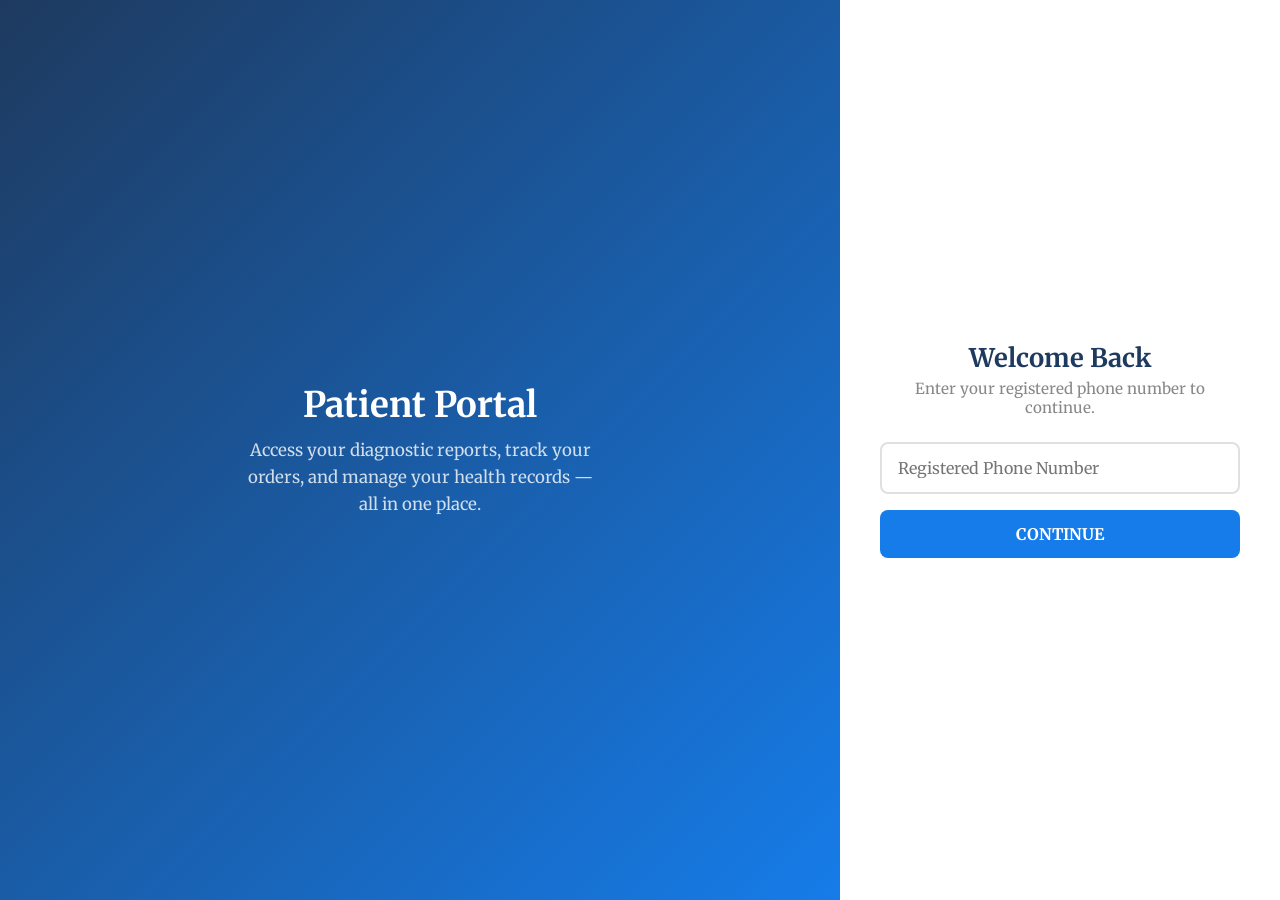
==== downloaded reports/index.html @ 5bfc0397 "made download page" ====
<!DOCTYPE html>
<html>
<head>
<title>Patient Portal - Unicus Diagnostics</title>
<meta name="viewport" content="width=device-width, initial-scale=1, user-scalable=no">
<meta charset="UTF-8">
<meta http-equiv="X-UA-Compatible" content="IE=edge,chrome=1">
<link rel="stylesheet" href="https://cdnjs.cloudflare.com/ajax/libs/font-awesome/4.7.0/css/font-awesome.min.css">
<link rel="preconnect" href="https://fonts.googleapis.com">
<link rel="preconnect" href="https://fonts.gstatic.com" crossorigin>
<link href="https://fonts.googleapis.com/css2?family=Merriweather:wght@300;400;700&display=swap" rel="stylesheet">
<link rel="icon" type="image/png" href="../Unicus Diagnostics Logo.png">
<style>
*, *::before, *::after { box-sizing: border-box; }
html, body {
  margin: 0;
  padding: 0;
  font-family: 'Merriweather', serif;
  height: 100%;
  background: #f4f6f9;
}

/* SPLASH SCREEN */
#splash {
position:fixed;
top:0;
left:0;
width:100%;
height:100vh;
background:#fff;
display:flex;
justify-content:center;
align-items:center;
z-index:99999;
transition:opacity 0.5s ease;
}
#splash.fade-out{
opacity:0;
pointer-events:none;
}
.splash-content{
text-align:center;
}
.splash-content img{
height:160px;
}

/* PHONE ENTRY SCREEN */
#phoneEntry {
  position: fixed;
  inset: 0;
  display: flex;
  z-index: 1000;
}
.entry-left {
  flex: 1;
  background: linear-gradient(135deg, #1E3A5F 0%, #167ce9 100%);
  display: flex;
  flex-direction: column;
  align-items: center;
  justify-content: center;
  padding: 40px;
  text-align: center;
}
.entry-left img {
  height: 100px;
  filter: brightness(0) invert(1);
  margin-bottom: 20px;
}
.entry-left h1 {
  color: #fff;
  font-size: 2.2em;
  margin: 0 0 10px;
}
.entry-left p {
  color: rgba(255,255,255,0.8);
  font-size: 1.05em;
  max-width: 360px;
  line-height: 1.6;
  margin: 0;
}
.entry-right {
  width: 440px;
  background: #fff;
  display: flex;
  align-items: center;
  justify-content: center;
  padding: 40px;
}
.entry-card {
  width: 100%;
  max-width: 360px;
  text-align: center;
}
.entry-card h1 {
  font-size: 1.6em;
  margin: 0 0 5px;
  color: #1E3A5F;
}
.entry-card p {
  color: #888;
  font-size: 0.95em;
  margin: 0 0 25px;
}
.entry-card input {
  width: 100%;
  padding: 14px 16px;
  border: 2px solid #e0e0e0;
  border-radius: 8px;
  font-size: 1em;
  font-family: inherit;
  outline: none;
  transition: border 0.3s;
  margin-bottom: 16px;
}
.entry-card input:focus {
  border-color: #167ce9;
}
.entry-card button {
  width: 100%;
  padding: 14px;
  background: #167ce9;
  color: #fff;
  border: none;
  border-radius: 8px;
  font-size: 1em;
  font-weight: 700;
  font-family: inherit;
  cursor: pointer;
  transition: background 0.3s;
}
.entry-card button:hover { background: #0f6ac9; }
.entry-card button:disabled {
  background: #999;
  cursor: not-allowed;
}

/* DASHBOARD LAYOUT */
#dashboard {
  display: none;
  height: 100vh;
  overflow: hidden;
}

/* SIDEBAR */
.sidebar {
  position: fixed;
  left: 0;
  top: 0;
  bottom: 0;
  width: 260px;
  background: #1E3A5F;
  display: flex;
  flex-direction: column;
  z-index: 100;
}
.sidebar-header {
  display: flex;
  align-items: center;
  gap: 10px;
  padding: 24px 20px;
  border-bottom: 1px solid rgba(255,255,255,0.1);
}
.sidebar-header img {
  height: 40px;
}
.sidebar-header span {
  color: #fff;
  font-size: 1.1em;
  font-weight: 700;
  letter-spacing: 0.03em;
}
.sidebar-nav {
  flex: 1;
  padding: 16px 12px;
  display: flex;
  flex-direction: column;
  gap: 4px;
}
.sidebar-item {
  display: flex;
  align-items: center;
  gap: 12px;
  padding: 14px 16px;
  border: none;
  background: transparent;
  color: rgba(255,255,255,0.7);
  font-size: 0.95em;
  font-family: inherit;
  border-radius: 8px;
  cursor: pointer;
  transition: all 0.2s;
  text-align: left;
  width: 100%;
}
.sidebar-item:hover {
  background: rgba(255,255,255,0.08);
  color: #fff;
}
.sidebar-item.active {
  background: rgba(255,255,255,0.12);
  color: #f1c40f;
  font-weight: 700;
}
.sidebar-item .fa {
  width: 20px;
  text-align: center;
  font-size: 1.1em;
}
.sidebar-logout {
  margin-top: auto;
  border-top: 1px solid rgba(255,255,255,0.1);
  padding-top: 8px;
}
.sidebar-logout .sidebar-item {
  color: rgba(255,255,255,0.5);
}
.sidebar-logout .sidebar-item:hover {
  color: #e74c3c;
  background: rgba(231,76,60,0.1);
}

/* MAIN CONTENT */
.main-content {
  margin-left: 260px;
  padding: 30px 35px;
  height: 100vh;
  overflow-y: auto;
}
.main-content h2 {
  font-size: 1.8em;
  color: #1E3A5F;
  margin: 0 0 8px;
}
.view-desc {
  color: #888;
  margin: 0 0 25px;
  font-size: 0.95em;
}

/* VIEW CONTAINERS */
.view { display: none; }
.view.active { display: block; }

/* PATIENT INFO BAR */
.patient-info {
  background: #e8f0fe;
  border-radius: 10px;
  padding: 16px 20px;
  margin-bottom: 25px;
  display: flex;
  align-items: center;
  gap: 12px;
  flex-wrap: wrap;
}
.patient-info .fa { color: #167ce9; font-size: 1.3em; }
.patient-info span { color: #1E3A5F; font-size: 0.95em; }
.patient-info strong { color: #1E3A5F; }

/* CARDS */
.card-list {
  display: grid;
  grid-template-columns: repeat(auto-fill, minmax(320px, 1fr));
  gap: 16px;
}
.card-item {
  background: #fff;
  border-radius: 10px;
  padding: 20px 24px;
  box-shadow: 0 2px 8px rgba(0,0,0,0.06);
  border-left: 4px solid #167ce9;
  transition: box-shadow 0.2s;
  display: flex;
  flex-direction: column;
}
.card-item:hover { box-shadow: 0 4px 16px rgba(0,0,0,0.1); }
.card-item h3 {
  margin: 0 0 6px;
  font-size: 1.1em;
  color: #1E3A5F;
}
.card-item .meta {
  font-size: 0.85em;
  color: #888;
  margin: 0 0 4px;
}
.card-item .status {
  display: inline-block;
  padding: 3px 12px;
  border-radius: 20px;
  font-size: 0.8em;
  font-weight: 600;
  align-self: flex-start;
}
.status-confirmed { background: #e8f5e9; color: #2e7d32; }
.status-pending { background: #fff8e1; color: #f57f17; }
.card-item .actions { margin-top: auto; padding-top: 12px; }
.card-item .actions button {
  padding: 8px 18px;
  border: none;
  border-radius: 6px;
  font-family: inherit;
  font-size: 0.85em;
  font-weight: 600;
  cursor: pointer;
  transition: background 0.2s;
}
.btn-view {
  background: #167ce9;
  color: #fff;
}
.btn-view:hover { background: #0f6ac9; }
.btn-download {
  background: #27ae60;
  color: #fff;
  margin-left: 8px;
}
.btn-download:hover { background: #219a52; }

/* REPORT DETAIL MODAL */
.report-modal {
  display: none;
  position: fixed;
  inset: 0;
  background: rgba(0,0,0,0.5);
  z-index: 2000;
  align-items: center;
  justify-content: center;
}
.report-modal.open { display: flex; }
.report-modal-content {
  background: #fff;
  border-radius: 14px;
  padding: 30px;
  width: 560px;
  max-width: 90vw;
  max-height: 80vh;
  overflow-y: auto;
  box-shadow: 0 20px 60px rgba(0,0,0,0.3);
  position: relative;
}
.report-modal-close {
  position: absolute;
  top: 14px;
  right: 18px;
  font-size: 1.5em;
  cursor: pointer;
  color: #888;
  border: none;
  background: none;
  font-family: inherit;
}
.report-modal-close:hover { color: #000; }
.report-modal-content h2 { margin-top: 0; }
.report-modal-content .report-body {
  background: #f9f9f9;
  border-radius: 8px;
  padding: 20px;
  white-space: pre-wrap;
  font-family: monospace;
  font-size: 0.9em;
  line-height: 1.6;
  margin: 15px 0;
}
.report-modal-content .report-meta {
  font-size: 0.85em;
  color: #888;
}

/* EMPTY STATE */
.empty-state {
  text-align: center;
  padding: 60px 20px;
  color: #aaa;
}
.empty-state .fa { font-size: 3em; margin-bottom: 15px; }
.empty-state p { font-size: 1em; margin: 0; }

/* RESPONSIVE */
@media (max-width: 900px) {
  #phoneEntry {
    flex-direction: column;
  }
  .entry-left {
    flex: none;
    padding: 30px 20px;
  }
  .entry-left img { height: 60px; }
  .entry-left h1 { font-size: 1.5em; }
  .entry-left p { font-size: 0.9em; }
  .entry-right {
    width: 100%;
    padding: 30px 20px;
  }
}
@media (max-width: 768px) {
  .sidebar {
    width: 220px;
  }
  .main-content {
    margin-left: 220px;
    padding: 20px;
  }
  .card-list {
    grid-template-columns: 1fr;
  }
}
@media (max-width: 480px) {
  .sidebar {
    width: 100%;
    height: auto;
    bottom: auto;
    flex-direction: row;
    overflow-x: auto;
    padding: 0;
  }
  .sidebar-header { display: none; }
  .sidebar-nav {
    flex-direction: row;
    padding: 8px;
    gap: 0;
  }
  .sidebar-item {
    flex: 1;
    justify-content: center;
    padding: 10px 8px;
    font-size: 0.8em;
    white-space: nowrap;
  }
  .sidebar-logout {
    border-top: none;
    padding-top: 0;
  }
  .main-content {
    margin-left: 0;
    margin-top: 50px;
    padding: 16px;
    height: calc(100vh - 50px);
  }
  .card-list {
    grid-template-columns: 1fr;
  }
  .card-item { padding: 16px; }
}
</style>
</head>
<body>

<!-- SPLASH SCREEN -->
<div id="splash" data-duration="500">
<div class="splash-content">
<img src="../Unicus Diagnostics Logo.png" alt="Unicus Diagnostics">
</div>
</div>

<!-- PHONE ENTRY SCREEN -->
<div id="phoneEntry">
  <div class="entry-left">
    <h1>Patient Portal</h1>
    <p>Access your diagnostic reports, track your orders, and manage your health records — all in one place.</p>
  </div>
  <div class="entry-right">
    <div class="entry-card">
      <h1>Welcome Back</h1>
      <p>Enter your registered phone number to continue.</p>
      <form id="phoneForm">
        <input type="tel" id="phoneInput" placeholder="Registered Phone Number" maxlength="15" required autocomplete="tel">
        <button type="submit" id="phoneSubmitBtn">CONTINUE</button>
      </form>
      <div id="phoneError" style="color:#c62828;font-size:0.85em;margin-top:12px;display:none;"></div>
    </div>
  </div>
</div>

<!-- DASHBOARD -->
<div id="dashboard">
  <!-- SIDEBAR -->
  <aside class="sidebar">
    <div class="sidebar-header">
      <img src="../Unicus Diagnostics Logo.png" alt="Unicus" style="height:34px;filter:none;">
      <span>Unicus Diagnostics</span>
    </div>
    <nav class="sidebar-nav">
      <button class="sidebar-item active" onclick="switchView('reports')">
        <i class="fa fa-file-text"></i> My Reports
      </button>
      <button class="sidebar-item" onclick="switchView('orders')">
        <i class="fa fa-shopping-cart"></i> My Orders
      </button>
      <div class="sidebar-logout">
        <button class="sidebar-item" onclick="logout()">
          <i class="fa fa-sign-out"></i> Logout
        </button>
      </div>
    </nav>
  </aside>

  <!-- MAIN CONTENT -->
  <main class="main-content">
    <!-- Patient info bar -->
    <div class="patient-info" id="patientInfo">
      <i class="fa fa-user-circle"></i>
      <span>Patient: <strong id="patientName">—</strong></span>
      <span>Phone: <strong id="patientPhone">—</strong></span>
    </div>

    <!-- MY REPORTS VIEW -->
    <div id="view-reports" class="view active">
      <h2>My Reports</h2>
      <p class="view-desc">View and download your diagnostic reports.</p>
      <div id="reportsList"><div class="empty-state"><i class="fa fa-file-text-o"></i><p>Loading reports...</p></div></div>
    </div>

    <!-- MY ORDERS VIEW -->
    <div id="view-orders" class="view">
      <h2>My Orders</h2>
      <p class="view-desc">All your test bookings and order history.</p>
      <div id="ordersList"><div class="empty-state"><i class="fa fa-shopping-cart"></i><p>Loading orders...</p></div></div>
    </div>
  </main>
</div>

<!-- REPORT DETAIL MODAL -->
<div class="report-modal" id="reportModal">
  <div class="report-modal-content">
    <button class="report-modal-close" onclick="closeReportModal()">&times;</button>
    <h2 id="modalReportTitle">Report</h2>
    <div class="report-body" id="modalReportBody"></div>
    <div class="report-meta" id="modalReportMeta"></div>
  </div>
</div>

<script>
var currentPhone = '';
var currentPatientName = '';
var bookings = [];
var reports = {};

document.getElementById('phoneForm').addEventListener('submit', function(e) {
  e.preventDefault();
  var phone = document.getElementById('phoneInput').value.trim();
  if (!phone) return;
  var btn = document.getElementById('phoneSubmitBtn');
  btn.disabled = true;
  btn.textContent = 'LOADING...';
  document.getElementById('phoneError').style.display = 'none';
  fetch('/api/bookings/' + encodeURIComponent(phone))
    .then(function(r) {
      if (!r.ok) throw new Error('No data found');
      return r.json();
    })
    .then(function(data) {
      if (!data.length) {
        document.getElementById('phoneError').textContent = 'No bookings found for this phone number.';
        document.getElementById('phoneError').style.display = 'block';
        btn.disabled = false;
        btn.textContent = 'CONTINUE';
        return;
      }
      currentPhone = phone;
      currentPatientName = data[0].patient_name;
      bookings = data;
      enterDashboard();
    })
    .catch(function() {
      document.getElementById('phoneError').textContent = 'No bookings found. Make sure the backend server is running.';
      document.getElementById('phoneError').style.display = 'block';
      btn.disabled = false;
      btn.textContent = 'CONTINUE';
    });
});

function enterDashboard() {
  document.getElementById('phoneEntry').style.display = 'none';
  document.getElementById('dashboard').style.display = 'flex';
  document.getElementById('patientName').textContent = currentPatientName;
  document.getElementById('patientPhone').textContent = currentPhone;
  loadReports();
  loadOrders();
}

function switchView(view) {
  document.querySelectorAll('.view').forEach(function(v) { v.classList.remove('active'); });
  document.querySelectorAll('.sidebar-item').forEach(function(v) { v.classList.remove('active'); });
  document.getElementById('view-' + view).classList.add('active');
  var items = document.querySelectorAll('.sidebar-item');
  for (var i = 0; i < items.length; i++) {
    if (items[i].getAttribute('onclick') && items[i].getAttribute('onclick').indexOf("'" + view + "'") !== -1) {
      items[i].classList.add('active');
    }
  }
}

function logout() {
  window.location.href = '../index.html';
}

function loadReports() {
  var container = document.getElementById('reportsList');
  if (!bookings.length) {
    container.innerHTML = '<div class="empty-state"><i class="fa fa-file-text-o"></i><p>No reports available.</p></div>';
    return;
  }
  var html = '<div class="card-list">';
  var loaded = 0;
  bookings.forEach(function(b) {
    fetch('/api/report/' + b.booking_id)
      .then(function(r) {
        if (!r.ok) return null;
        return r.json();
      })
      .then(function(report) {
        if (report) {
          reports[report.booking_id] = report;
        }
        loaded++;
        if (loaded === bookings.length) {
          renderReports();
        }
      })
      .catch(function() {
        loaded++;
        if (loaded === bookings.length) {
          renderReports();
        }
      });
  });
}

function renderReports() {
  var container = document.getElementById('reportsList');
  var html = '<div class="card-list">';
  var hasReports = false;
  bookings.forEach(function(b) {
    var report = reports[b.booking_id];
    hasReports = true;
    html += '<div class="card-item">';
    html += '<h3>' + b.test_name + '</h3>';
    html += '<div class="meta">Booking ID: ' + b.booking_id + '</div>';
    html += '<div class="meta">' + b.created_at + '</div>';
    html += '<div><span class="status status-confirmed">' + b.status + '</span></div>';
    html += '<div class="actions">';
    if (report) {
      html += '<button class="btn-view" onclick="showReport(\'' + report.booking_id + '\')"><i class="fa fa-eye"></i> View Report</button>';
      html += '<button class="btn-download" onclick="downloadReport(\'' + report.booking_id + '\')"><i class="fa fa-download"></i> Download</button>';
    } else {
      html += '<span style="color:#888;font-size:0.85em;">Report pending</span>';
    }
    html += '</div></div>';
  });
  if (!hasReports) {
    html += '<div class="empty-state"><i class="fa fa-file-text-o"></i><p>No reports available.</p></div>';
  }
  html += '</div>';
  container.innerHTML = html;
}

function loadOrders() {
  var container = document.getElementById('ordersList');
  if (!bookings.length) {
    container.innerHTML = '<div class="empty-state"><i class="fa fa-shopping-cart"></i><p>No orders found.</p></div>';
    return;
  }
  var html = '<div class="card-list">';
  bookings.forEach(function(b) {
    html += '<div class="card-item">';
    html += '<h3>' + b.test_name + '</h3>';
    html += '<div class="meta">Booking ID: ' + b.booking_id + '</div>';
    html += '<div class="meta">Address: ' + b.collection_address + '</div>';
    html += '<div class="meta">Booked on: ' + b.created_at + '</div>';
    html += '<div><span class="status status-confirmed">' + b.status + '</span></div>';
    html += '</div>';
  });
  html += '</div>';
  container.innerHTML = html;
}

function showReport(bookingId) {
  var report = reports[bookingId];
  if (!report) return;
  document.getElementById('modalReportTitle').textContent = report.test_name;
  document.getElementById('modalReportBody').textContent = report.results;
  document.getElementById('modalReportMeta').textContent = 'Generated: ' + report.generated_at;
  document.getElementById('reportModal').classList.add('open');
}

function closeReportModal() {
  document.getElementById('reportModal').classList.remove('open');
}

function downloadReport(bookingId) {
  var report = reports[bookingId];
  if (!report) return;
  var content = report.test_name + '\n' + '='.repeat(report.test_name.length) + '\n\n';
  content += 'Patient: ' + currentPatientName + '\n';
  content += 'Booking ID: ' + report.booking_id + '\n\n';
  content += report.results + '\n\n';
  content += 'Generated: ' + report.generated_at;
  var blob = new Blob([content], { type: 'text/plain' });
  var a = document.createElement('a');
  a.href = URL.createObjectURL(blob);
  a.download = 'report_' + report.booking_id + '.txt';
  a.click();
  URL.revokeObjectURL(a.href);
}

document.getElementById('reportModal').addEventListener('click', function(e) {
  if (e.target === this) closeReportModal();
});
document.addEventListener('keydown', function(e) {
  if (e.key === 'Escape') closeReportModal();
});

// SPLASH SCREEN
(function() {
var splash = document.getElementById('splash');
if (splash) {
var duration = splash.getAttribute('data-duration');
if (!duration) duration = 500;
setTimeout(function() {
splash.classList.add('fade-out');
setTimeout(function() { splash.style.display = 'none'; }, 500);
}, parseInt(duration));
}
})();

// Auto-login from URL ?phone= parameter
(function() {
  var params = new URLSearchParams(window.location.search);
  var phone = params.get('phone');
  if (phone) {
    document.getElementById('phoneInput').value = phone;
    document.getElementById('phoneForm').dispatchEvent(new Event('submit'));
  }
})();
</script>

</body>
</html>
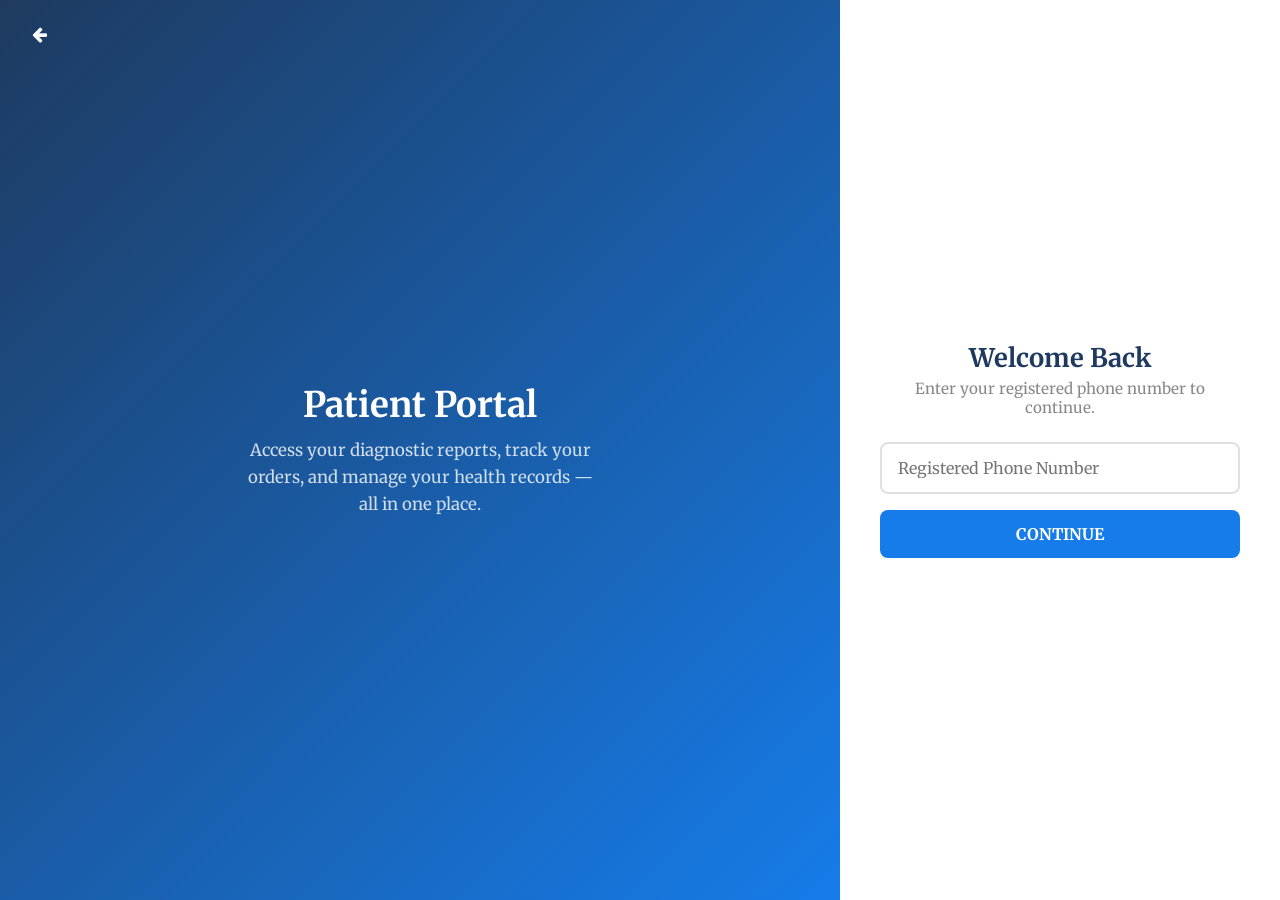
==== commit 9cda8002: "UI changes" ====
--- a/downloaded reports/index.html
+++ b/downloaded reports/index.html
@@ -142,6 +142,14 @@
   overflow: hidden;
 }
 
+/* MOBILE HEADER (hidden on desktop, shown on phones) */
+.mobile-header {
+  display: none;
+}
+.mobile-bottom-nav {
+  display: none;
+}
+
 /* SIDEBAR */
 .sidebar {
   position: fixed;
@@ -207,15 +215,18 @@
   text-align: center;
   font-size: 1.1em;
 }
-.sidebar-logout {
-  margin-top: auto;
+.sidebar-nav {
+  display: flex;
+  flex-direction: column;
+  flex: 1;
+}
+.sidebar-logout-item {
   border-top: 1px solid rgba(255,255,255,0.1);
   padding-top: 8px;
-}
-.sidebar-logout .sidebar-item {
   color: rgba(255,255,255,0.5);
-}
-.sidebar-logout .sidebar-item:hover {
+  margin-top: auto;
+}
+.sidebar-logout-item:hover {
   color: #e74c3c;
   background: rgba(231,76,60,0.1);
 }
@@ -227,6 +238,31 @@
   height: 100vh;
   overflow-y: auto;
 }
+.back-btn {
+  display: inline-flex;
+  align-items: center;
+  gap: 6px;
+  color: #1E3A5F;
+  font-size: 0.9em;
+  font-family: inherit;
+  background: none;
+  border: none;
+  cursor: pointer;
+  padding: 6px 12px;
+  border-radius: 6px;
+  transition: background 0.2s;
+  margin-bottom: 12px;
+}
+.back-btn:hover { background: #e8f0fe; }
+.back-btn .fa { font-size: 1.2em; }
+.entry-back-btn {
+  position: absolute;
+  top: 20px;
+  left: 20px;
+  color: #fff;
+  z-index: 10;
+}
+.entry-back-btn:hover { background: rgba(255,255,255,0.15); }
 .main-content h2 {
   font-size: 1.8em;
   color: #1E3A5F;
@@ -376,6 +412,29 @@
 .empty-state .fa { font-size: 3em; margin-bottom: 15px; }
 .empty-state p { font-size: 1em; margin: 0; }
 
+/* FLOATING WHATSAPP BUTTON */
+.whatsapp-float {
+  display: none;
+  position: fixed;
+  bottom: 24px;
+  right: 20px;
+  z-index: 9500;
+  width: 56px;
+  height: 56px;
+  background: #25d366;
+  border-radius: 50%;
+  align-items: center;
+  justify-content: center;
+  box-shadow: 0 6px 20px rgba(37, 211, 102, 0.4);
+  transition: transform 0.2s ease, box-shadow 0.2s ease;
+  cursor: pointer;
+  text-decoration: none;
+  color: #fff;
+}
+.whatsapp-float:hover { transform: scale(1.08); box-shadow: 0 8px 25px rgba(37, 211, 102, 0.5); }
+.whatsapp-float:active { transform: scale(0.92); box-shadow: 0 3px 10px rgba(37, 211, 102, 0.3); }
+.whatsapp-float svg { width: 28px; height: 28px; fill: #fff; }
+
 /* RESPONSIVE */
 @media (max-width: 900px) {
   #phoneEntry {
@@ -406,41 +465,204 @@
   }
 }
 @media (max-width: 480px) {
+  /* Mobile header - fixed at top */
+  .mobile-header {
+    display: flex;
+    align-items: center;
+    justify-content: space-between;
+    position: fixed;
+    top: 0;
+    left: 0;
+    right: 0;
+    height: 56px;
+    background: #167ce9;
+    padding: 0 12px;
+    z-index: 1100;
+    box-shadow: 0 2px 8px rgba(0,0,0,0.15);
+  }
+  .mobile-header-logo {
+    display: flex;
+    align-items: center;
+    gap: 10px;
+  }
+  .mobile-header-logo img {
+    height: 36px;
+    width: auto;
+  }
+  .mobile-header-logo span {
+    color: #fff;
+    font-weight: 700;
+    font-size: 1.1em;
+    letter-spacing: 0.03em;
+  }
+  .mobile-menu-icon {
+    display: block;
+    font-size: 28px;
+    color: #fff;
+    cursor: pointer;
+    background: none;
+    border: none;
+    padding: 4px 8px;
+    line-height: 1;
+    z-index: 1101;
+  }
+
+  /* Sidebar becomes a right-side drawer on mobile */
   .sidebar {
-    width: 100%;
-    height: auto;
-    bottom: auto;
-    flex-direction: row;
-    overflow-x: auto;
-    padding: 0;
-  }
-  .sidebar-header { display: none; }
+    position: fixed;
+    left: auto;
+    right: -100%;
+    top: 0;
+    bottom: 0;
+    width: 48%;
+    min-width: 200px;
+    max-width: 280px;
+    background: #1E3A5F;
+    flex-direction: column;
+    padding-top: 70px;
+    box-shadow: -4px 0 20px rgba(0,0,0,0.3);
+    transition: right 0.3s ease;
+    z-index: 1099;
+    overflow-y: auto;
+  }
+  .sidebar.open {
+    right: 0;
+  }
+  .sidebar-header {
+    display: none;
+  }
   .sidebar-nav {
-    flex-direction: row;
-    padding: 8px;
-    gap: 0;
+    flex-direction: column;
+    padding: 8px 12px;
+    gap: 2px;
+    flex: none;
   }
   .sidebar-item {
-    flex: 1;
-    justify-content: center;
-    padding: 10px 8px;
-    font-size: 0.8em;
+    flex: none;
+    justify-content: flex-start;
+    padding: 14px 16px;
+    font-size: 0.95em;
     white-space: nowrap;
-  }
-  .sidebar-logout {
-    border-top: none;
-    padding-top: 0;
+    gap: 12px;
+  }
+  .sidebar-item .fa {
+    width: 20px;
+    text-align: center;
+    font-size: 1.1em;
+  }
+  .sidebar-logout-item {
+    margin-top: 6px;
+  }
+
+  /* Drawer overlay */
+  .drawer-overlay {
+    display: none;
+    position: fixed;
+    inset: 0;
+    background: rgba(0,0,0,0.4);
+    z-index: 1098;
+  }
+  .drawer-overlay.open {
+    display: block;
+  }
+
+  body {
+    padding-top: 56px;
+    padding-bottom: 75px;
   }
   .main-content {
     margin-left: 0;
-    margin-top: 50px;
+    margin-top: 0;
     padding: 16px;
-    height: calc(100vh - 50px);
+    padding-bottom: 80px;
+    height: calc(100vh - 56px);
   }
   .card-list {
     grid-template-columns: 1fr;
   }
   .card-item { padding: 16px; }
+  .whatsapp-float { display: flex; }
+
+  /* MOBILE BOTTOM NAV */
+  .mobile-bottom-nav {
+    display: block;
+    position: fixed;
+    bottom: 0;
+    left: 0;
+    right: 0;
+    z-index: 9000;
+    padding: 6px;
+    padding-bottom: calc(6px + env(safe-area-inset-bottom, 0px));
+    background: rgba(255, 255, 255, 0.18);
+    backdrop-filter: blur(50px) saturate(200%);
+    -webkit-backdrop-filter: blur(50px) saturate(200%);
+    border-radius: 24px 24px 0 0;
+    box-shadow: 0 -4px 30px -10px rgba(0,0,0,0.1), inset 0 1px 1px -1px rgba(255,255,255,0.8), inset 0 -1px 2px -1px rgba(255,255,255,0.4), inset 0 0 0 1px rgba(255,255,255,0.4);
+  }
+  .mobile-bottom-nav::before {
+    content: '';
+    position: absolute;
+    top: 2px;
+    left: 12px;
+    right: 12px;
+    height: 40%;
+    border-radius: 20px 20px 4px 4px;
+    background: linear-gradient(180deg, rgba(255,255,255,0.6) 0%, rgba(255,255,255,0) 100%);
+    pointer-events: none;
+    z-index: 6;
+  }
+  .bottom-nav-inner { position: relative; }
+  .nav-items {
+    position: relative;
+    display: flex;
+    align-items: center;
+    gap: 2px;
+  }
+  .mobile-active-pill {
+    position: absolute;
+    top: 2px;
+    bottom: 2px;
+    left: 0;
+    height: 42px;
+    background: rgba(255,255,255,0.7);
+    border-radius: 99px;
+    box-shadow: 0 4px 12px rgba(0,0,0,0.08), 0 1px 2px rgba(0,0,0,0.05), inset 0 1px 1px rgba(255,255,255,0.8);
+    transition: transform 0.5s cubic-bezier(0.34,1.2,0.64,1), width 0.5s cubic-bezier(0.34,1.2,0.64,1);
+    z-index: 1;
+  }
+  .mobile-nav-btn {
+    position: relative;
+    flex: 1;
+    display: flex;
+    align-items: center;
+    justify-content: center;
+    background: transparent;
+    border: none;
+    padding: 8px 4px;
+    height: 46px;
+    border-radius: 99px;
+    font-family: -apple-system, BlinkMacSystemFont, "SF Pro Display", "Segoe UI", Roboto, sans-serif;
+    font-size: 10px;
+    font-weight: 600;
+    letter-spacing: 0.02em;
+    color: rgba(0,0,0,0.5);
+    cursor: pointer;
+    -webkit-tap-highlight-color: transparent;
+    outline: none;
+    z-index: 2;
+    transition: color 0.3s ease;
+  }
+  .mobile-nav-btn .btn-content {
+    display: flex;
+    flex-direction: column;
+    align-items: center;
+    gap: 2px;
+    pointer-events: none;
+    transition: transform 0.2s cubic-bezier(0.32,0.72,0,1);
+  }
+  .mobile-nav-btn:active .btn-content { transform: scale(0.88); }
+  .mobile-nav-btn.active { color: rgba(0,0,0,0.95); }
+  .whatsapp-float { bottom: 90px; }
 }
 </style>
 </head>
@@ -455,6 +677,7 @@
 
 <!-- PHONE ENTRY SCREEN -->
 <div id="phoneEntry">
+  <button class="back-btn entry-back-btn" onclick="goBack()"><i class="fa fa-arrow-left"></i></button>
   <div class="entry-left">
     <h1>Patient Portal</h1>
     <p>Access your diagnostic reports, track your orders, and manage your health records — all in one place.</p>
@@ -474,8 +697,20 @@
 
 <!-- DASHBOARD -->
 <div id="dashboard">
-  <!-- SIDEBAR -->
-  <aside class="sidebar">
+  <!-- MOBILE HEADER (shown on phones only) -->
+  <div class="mobile-header">
+    <div class="mobile-header-logo">
+      <img src="../Unicus Diagnostics Logo.png" alt="Unicus">
+      <span>Unicus Diagnostics</span>
+    </div>
+    <button class="mobile-menu-icon" onclick="toggleDrawer()">&#9776;</button>
+  </div>
+
+  <!-- DRAWER OVERLAY (mobile only) -->
+  <div class="drawer-overlay" id="drawerOverlay" onclick="toggleDrawer()"></div>
+
+  <!-- SIDEBAR / DRAWER -->
+  <aside class="sidebar" id="sidebar">
     <div class="sidebar-header">
       <img src="../Unicus Diagnostics Logo.png" alt="Unicus" style="height:34px;filter:none;">
       <span>Unicus Diagnostics</span>
@@ -487,16 +722,16 @@
       <button class="sidebar-item" onclick="switchView('orders')">
         <i class="fa fa-shopping-cart"></i> My Orders
       </button>
-      <div class="sidebar-logout">
-        <button class="sidebar-item" onclick="logout()">
-          <i class="fa fa-sign-out"></i> Logout
-        </button>
-      </div>
+      <button class="sidebar-item sidebar-logout-item" onclick="logout()">
+        <i class="fa fa-sign-out"></i> Logout
+      </button>
     </nav>
   </aside>
 
   <!-- MAIN CONTENT -->
   <main class="main-content">
+    <!-- Back button -->
+    <button class="back-btn" onclick="goBack()"><i class="fa fa-arrow-left"></i></button>
     <!-- Patient info bar -->
     <div class="patient-info" id="patientInfo">
       <i class="fa fa-user-circle"></i>
@@ -591,7 +826,18 @@
   }
 }
 
+function toggleDrawer() {
+  var sidebar = document.getElementById('sidebar');
+  var overlay = document.getElementById('drawerOverlay');
+  sidebar.classList.toggle('open');
+  overlay.classList.toggle('open');
+}
+
+function goBack() {
+  window.location.href = '../index.html';
+}
 function logout() {
+  toggleDrawer();
   window.location.href = '../index.html';
 }
 
@@ -679,7 +925,28 @@
   var report = reports[bookingId];
   if (!report) return;
   document.getElementById('modalReportTitle').textContent = report.test_name;
-  document.getElementById('modalReportBody').textContent = report.results;
+  // If parameter_values exists, render structured table
+  if (report.parameter_values) {
+    try {
+      var params = JSON.parse(report.parameter_values);
+      var html = '<table style="width:100%;border-collapse:collapse;">';
+      html += '<tr style="background:#1a237e;color:#fff;"><th style="padding:8px;text-align:left;">Parameter</th><th style="padding:8px;text-align:left;">Result</th></tr>';
+      var alt = false;
+      for (var key in params) {
+        html += '<tr style="background:' + (alt ? '#fafafa' : '#fff') + ';">';
+        html += '<td style="padding:6px 8px;border-bottom:1px solid #e0e0e0;">' + key + '</td>';
+        html += '<td style="padding:6px 8px;border-bottom:1px solid #e0e0e0;">' + params[key] + '</td>';
+        html += '</tr>';
+        alt = !alt;
+      }
+      html += '</table>';
+      document.getElementById('modalReportBody').innerHTML = html;
+    } catch(e) {
+      document.getElementById('modalReportBody').textContent = report.results;
+    }
+  } else {
+    document.getElementById('modalReportBody').textContent = report.results;
+  }
   document.getElementById('modalReportMeta').textContent = 'Generated: ' + report.generated_at;
   document.getElementById('reportModal').classList.add('open');
 }
@@ -691,6 +958,15 @@
 function downloadReport(bookingId) {
   var report = reports[bookingId];
   if (!report) return;
+  // If PDF exists, download from server
+  if (report.pdf_path) {
+    var a = document.createElement('a');
+    a.href = '/api/report/' + bookingId + '/download';
+    a.download = 'report_' + bookingId + '.pdf';
+    a.click();
+    return;
+  }
+  // Fallback: download as plain text
   var content = report.test_name + '\n' + '='.repeat(report.test_name.length) + '\n\n';
   content += 'Patient: ' + currentPatientName + '\n';
   content += 'Booking ID: ' + report.booking_id + '\n\n';
@@ -735,5 +1011,120 @@
 })();
 </script>
 
+<!--FLOATING WHATSAPP BUTTON (phone only)-->
+<a class="whatsapp-float" href="https://wa.me/919885104989" target="_blank" rel="noopener" title="Chat on WhatsApp">
+<svg viewBox="0 0 24 24" xmlns="http://www.w3.org/2000/svg"><path d="M17.472 14.382c-.297-.149-1.758-.867-2.03-.967-.273-.099-.471-.148-.67.15-.197.297-.767.966-.94 1.164-.173.199-.347.223-.644.075-.297-.15-1.255-.463-2.39-1.475-.883-.788-1.48-1.761-1.653-2.059-.173-.297-.018-.458.13-.606.134-.133.298-.347.446-.52.149-.174.198-.298.298-.497.099-.198.05-.371-.025-.52-.075-.149-.669-1.612-.916-2.207-.242-.579-.487-.5-.669-.51-.173-.008-.371-.01-.57-.01-.198 0-.52.074-.792.372-.272.297-1.04 1.016-1.04 2.479 0 1.462 1.065 2.875 1.213 3.074.149.198 2.096 3.2 5.077 4.487.709.306 1.262.489 1.694.625.712.227 1.36.195 1.871.118.571-.085 1.758-.719 2.006-1.413.248-.694.248-1.289.173-1.413-.074-.124-.272-.198-.57-.347m-5.421 7.403h-.004a9.87 9.87 0 01-5.031-1.378l-.361-.214-3.741.982.998-3.648-.235-.374a9.86 9.86 0 01-1.51-5.26c.001-5.45 4.436-9.884 9.888-9.884 2.64 0 5.122 1.03 6.988 2.898a9.825 9.825 0 012.893 6.994c-.003 5.45-4.437 9.884-9.885 9.884m8.413-18.297A11.815 11.815 0 0012.05 0C5.495 0 .16 5.335.157 11.892c0 2.096.547 4.142 1.588 5.945L.057 24l6.305-1.654a11.882 11.882 0 005.683 1.448h.005c6.554 0 11.89-5.335 11.893-11.893a11.821 11.821 0 00-3.48-8.413z"/></svg>
+</a>
+
+<!--MOBILE BOTTOM NAV (only visible on phones <= 480px)-->
+<nav class="mobile-bottom-nav" id="mobileBottomNav">
+<div class="bottom-nav-inner">
+<div class="nav-items">
+<div class="mobile-active-pill" id="mobileActivePill"></div>
+
+<!--HOME-->
+<button class="mobile-nav-btn" data-href="../index.html">
+<span class="btn-content">
+<svg width="20" height="20" viewBox="0 0 24 24" fill="none" stroke="currentColor" stroke-width="2" stroke-linecap="round" stroke-linejoin="round"><path d="M3 9l9-7 9 7v11a2 2 0 0 1-2 2H5a2 2 0 0 1-2-2z"/><polyline points="9 22 9 12 15 12 15 22"/></svg>
+<span>Home</span>
+</span>
+</button>
+
+<!--BOOK A TEST-->
+<button class="mobile-nav-btn" data-href="../appointments.html">
+<span class="btn-content">
+<svg width="20" height="20" viewBox="0 0 24 24" fill="none" stroke="currentColor" stroke-width="2" stroke-linecap="round" stroke-linejoin="round"><rect x="3" y="4" width="18" height="18" rx="2" ry="2"/><line x1="16" y1="2" x2="16" y2="6"/><line x1="8" y1="2" x2="8" y2="6"/><line x1="3" y1="10" x2="21" y2="10"/></svg>
+<span>Book a Test</span>
+</span>
+</button>
+
+<!--REPORTS (active)-->
+<button class="mobile-nav-btn" data-href="../downloaded%20reports/index.html">
+<span class="btn-content">
+<svg width="20" height="20" viewBox="0 0 24 24" fill="none" stroke="currentColor" stroke-width="2" stroke-linecap="round" stroke-linejoin="round"><path d="M21 15v4a2 2 0 0 1-2 2H5a2 2 0 0 1-2-2v-4"/><polyline points="7 10 12 15 17 10"/><line x1="12" y1="15" x2="12" y2="3"/></svg>
+<span>Reports</span>
+</span>
+</button>
+
+<!--CONTACT-->
+<button class="mobile-nav-btn" data-href="../contact.html">
+<span class="btn-content">
+<svg width="20" height="20" viewBox="0 0 24 24" fill="none" stroke="currentColor" stroke-width="2" stroke-linecap="round" stroke-linejoin="round"><path d="M22 16.92v3a2 2 0 0 1-2.18 2 19.79 19.79 0 0 1-8.63-3.07 19.5 19.5 0 0 1-6-6 19.79 19.79 0 0 1-3.07-8.67A2 2 0 0 1 4.11 2h3a2 2 0 0 1 2 1.72 12.84 12.84 0 0 0 .7 2.81 2 2 0 0 1-.45 2.11L8.09 9.91a16 16 0 0 0 6 6l1.27-1.27a2 2 0 0 1 2.11-.45 12.84 12.84 0 0 0 2.81.7A2 2 0 0 1 22 16.92z"/></svg>
+<span>Contact</span>
+</span>
+</button>
+
+</div>
+</div>
+</nav>
+
+<script>
+// DYNAMIC ACTIVE NAV HIGHLIGHTING
+function highlightActiveNav() {
+  var pagePath = decodeURIComponent(window.location.pathname);
+  if (pagePath.charAt(0) === '/') pagePath = pagePath.substring(1);
+
+  function resolve(href) {
+    var parts = pagePath.split('/');
+    parts.pop();
+    var segs = href.split('/');
+    for (var i = 0; i < segs.length; i++) {
+      if (segs[i] === '..') { if (parts.length) parts.pop(); }
+      else { parts.push(decodeURIComponent(segs[i])); }
+    }
+    return parts.join('/');
+  }
+
+  function matches(target) {
+    var resolved = resolve(target);
+    if (pagePath === resolved) return true;
+    var dir = resolved.replace(/\.html$/, '') + '/';
+    if (pagePath.indexOf(dir) === 0) return true;
+    return false;
+  }
+
+  var navBtns = document.querySelectorAll('.mobile-nav-btn');
+  for (var i = 0; i < navBtns.length; i++) {
+    var dataHref = navBtns[i].getAttribute('data-href');
+    navBtns[i].classList.remove('active');
+    if (dataHref && matches(dataHref)) navBtns[i].classList.add('active');
+  }
+}
+highlightActiveNav();
+
+// MOBILE BOTTOM NAV - Active Pill Slider
+(function() {
+  var navBtns = document.querySelectorAll('.mobile-nav-btn');
+  var activePill = document.getElementById('mobileActivePill');
+  if (!navBtns.length || !activePill) return;
+  function updatePill(btn, smooth) {
+    if (!btn) return;
+    if (!smooth) {
+      activePill.style.transition = 'none';
+    } else {
+      activePill.style.transition = 'transform 0.5s cubic-bezier(0.34, 1.2, 0.64, 1), width 0.5s cubic-bezier(0.34, 1.2, 0.64, 1)';
+    }
+    activePill.style.width  = btn.offsetWidth + 'px';
+    activePill.style.transform = 'translateX(' + btn.offsetLeft + 'px)';
+  }
+  var activeBtn = document.querySelector('.mobile-nav-btn.active');
+  if (activeBtn) {
+    setTimeout(function() { updatePill(activeBtn, false); }, 50);
+  }
+  for (var i = 0; i < navBtns.length; i++) {
+    (function(btn) {
+      btn.addEventListener('click', function() {
+        var href = btn.getAttribute('data-href');
+        if (href) { window.location.href = href; }
+      });
+    })(navBtns[i]);
+  }
+  window.addEventListener('resize', function() {
+    var active = document.querySelector('.mobile-nav-btn.active');
+    if (active) updatePill(active, false);
+  });
+})();
+</script>
+
 </body>
 </html>
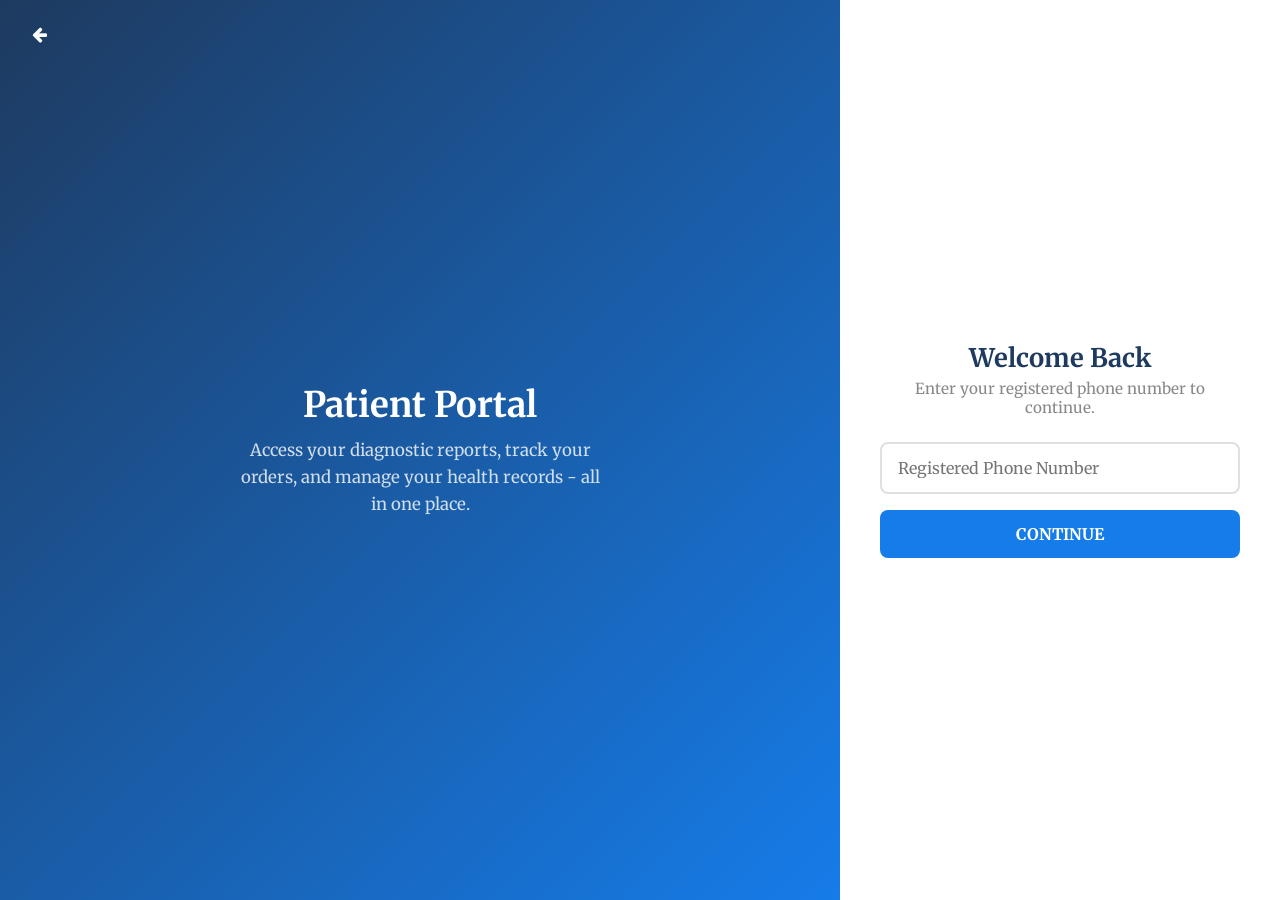
==== commit f4db2f03: "one of the final pushes" ====
--- a/downloaded reports/index.html
+++ b/downloaded reports/index.html
@@ -680,7 +680,7 @@
   <button class="back-btn entry-back-btn" onclick="goBack()"><i class="fa fa-arrow-left"></i></button>
   <div class="entry-left">
     <h1>Patient Portal</h1>
-    <p>Access your diagnostic reports, track your orders, and manage your health records — all in one place.</p>
+    <p>Access your diagnostic reports, track your orders, and manage your health records - all in one place.</p>
   </div>
   <div class="entry-right">
     <div class="entry-card">
@@ -735,8 +735,8 @@
     <!-- Patient info bar -->
     <div class="patient-info" id="patientInfo">
       <i class="fa fa-user-circle"></i>
-      <span>Patient: <strong id="patientName">—</strong></span>
-      <span>Phone: <strong id="patientPhone">—</strong></span>
+      <span>Patient: <strong id="patientName">-</strong></span>
+      <span>Phone: <strong id="patientPhone">-</strong></span>
     </div>
 
     <!-- MY REPORTS VIEW -->
